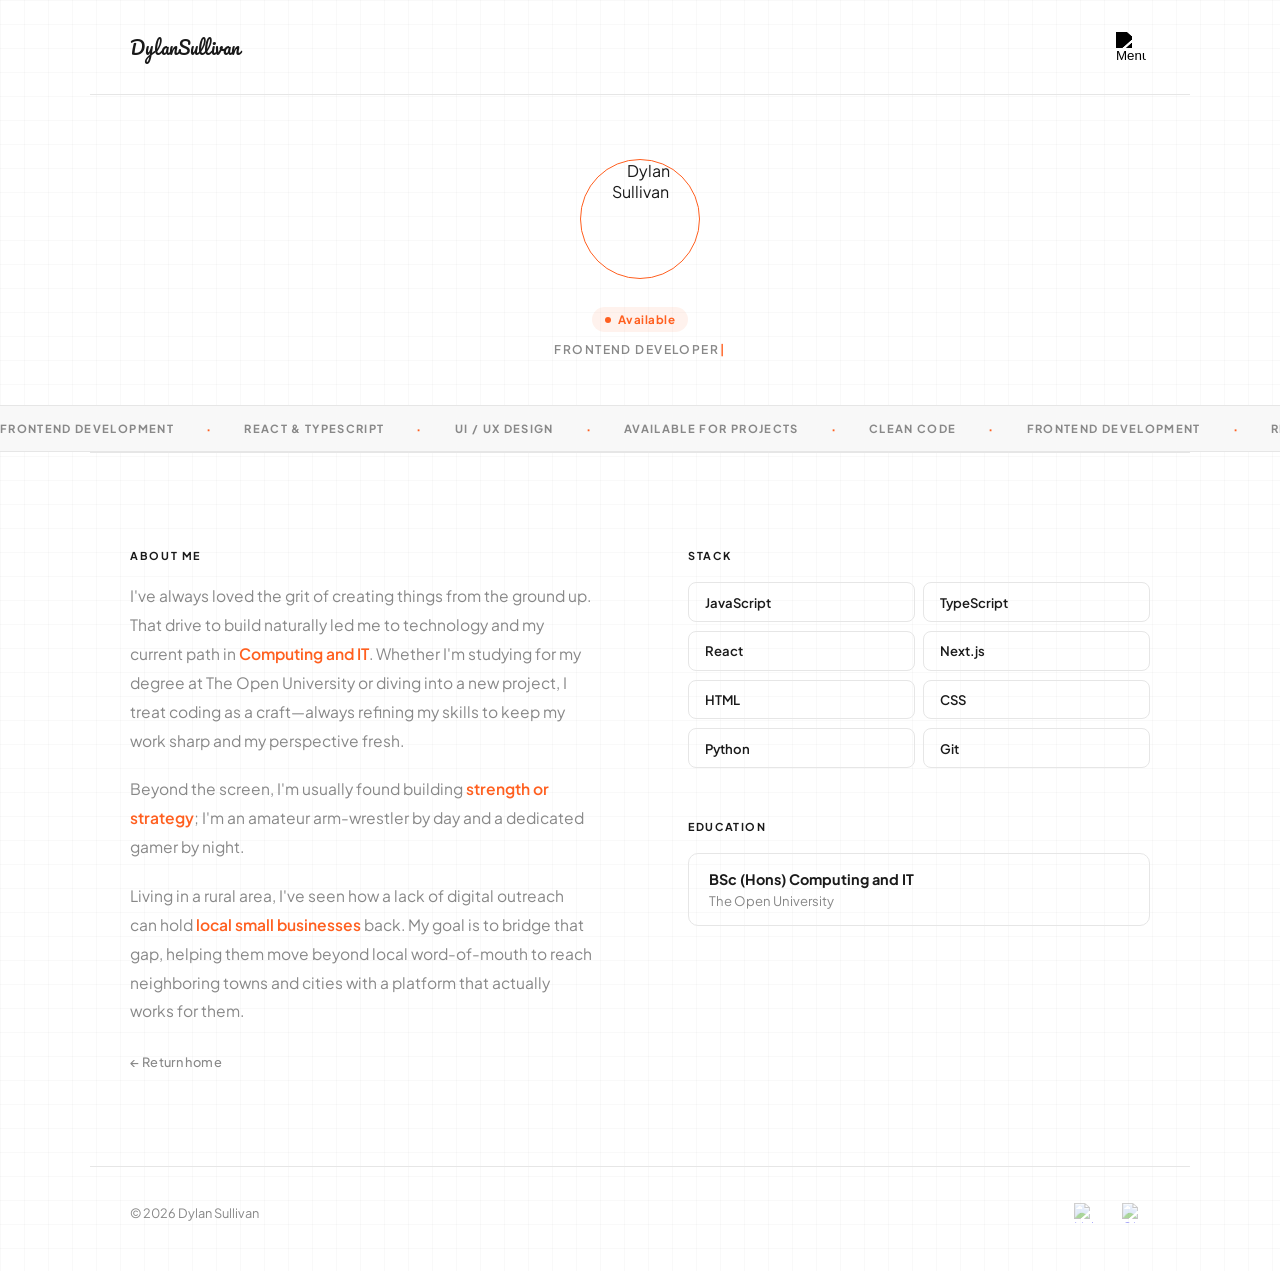
==== about.html @ 8a10d0a5 "Add files via upload" ====
<!DOCTYPE html>
<html lang="en">
<head>
    <meta charset="UTF-8">
    <meta name="viewport" content="width=device-width, initial-scale=1.0">
    <title>Dylan Sullivan | About</title>
    <link rel="icon" type="image/svg+xml" href="favicon (1).svg">
    <link rel="stylesheet" href="style.css">
    <link href="https://fonts.googleapis.com/css2?family=Plus+Jakarta+Sans:ital,wght@0,300;0,400;0,600;0,800;1,300&display=swap" rel="stylesheet">
    <link rel="preconnect" href="https://fonts.googleapis.com">
    <link rel="preconnect" href="https://fonts.gstatic.com" crossorigin>
    <link href="https://fonts.googleapis.com/css2?family=Dancing+Script&family=Pacifico&display=swap" rel="stylesheet">
</head>
<body>

    <!-- Navbar -->
    <nav class="navbar">
        <div class="nav-brand">
            <a href="index.html" class="nav-logo">DylanSullivan</a>
        </div>
        <div class="nav-menu">
            <button class="menu-btn" onclick="toggleMenu(this)" aria-label="Menu">
                <img src="menus.png" alt="Menu">
            </button>
            <div class="menu-dropdown">
                <a href="index.html#work"><img src="briefcase.png" alt="" class="menu-icon">Work</a>
                <a href="about.html"><img src="about.png" alt="" class="menu-icon">About</a>
                <div class="menu-divider"></div>
                <span class="menu-connect-label">Connect with me</span>
                <div class="menu-socials">
                    <a href="https://github.com/dylanh9971" target="_blank" rel="noopener noreferrer">
                        <img src="github.png" alt="GitHub">
                    </a>
                    <a href="#" target="_blank" rel="noopener noreferrer">
                        <img src="linkedin (1).png" alt="LinkedIn">
                    </a>
                </div>
            </div>
        </div>
    </nav>

    <!-- About Hero -->
    <section class="about-page-hero">
        <div class="about-page-photo">
            <img src="dylan.png" alt="Dylan Sullivan">
        </div>
        <div class="status-pill">
            <span class="dot"></span> Available
        </div>
        <span class="about-page-tag" id="typewriter"></span>
    </section>

    <!-- Divider -->
    <div class="marquee-wrapper">
        <div class="marquee-track">
            <span>Frontend Development</span><span class="sep">·</span>
            <span>React &amp; TypeScript</span><span class="sep">·</span>
            <span>UI / UX Design</span><span class="sep">·</span>
            <span>Available for Projects</span><span class="sep">·</span>
            <span>Clean Code</span><span class="sep">·</span>
            <span>Frontend Development</span><span class="sep">·</span>
            <span>React &amp; TypeScript</span><span class="sep">·</span>
            <span>UI / UX Design</span><span class="sep">·</span>
            <span>Available for Projects</span><span class="sep">·</span>
            <span>Clean Code</span><span class="sep">·</span>
        </div>
    </div>

    <!-- About Content -->
    <section class="section about-page-section">
        <div class="about-page-grid">

            <!-- Bio -->
            <div class="about-page-col">
                <span class="section-label">About me</span>
                <p class="about-text">I've always loved the grit of creating things from the ground up. That drive to build naturally led me to technology and my current path in <span class="highlight">Computing and IT</span>. Whether I'm studying for my degree at The Open University or diving into a new project, I treat coding as a craft—always refining my skills to keep my work sharp and my perspective fresh.</p>
                <p class="about-text">Beyond the screen, I'm usually found building <span class="highlight">strength or strategy</span>; I'm an amateur arm-wrestler by day and a dedicated gamer by night.</p>
                <p class="about-text">Living in a rural area, I've seen how a lack of digital outreach can hold <span class="highlight">local small businesses</span> back. My goal is to bridge that gap, helping them move beyond local word-of-mouth to reach neighboring towns and cities with a platform that actually works for them.</p>
                <a href="index.html" class="return-home">← Return home</a>
            </div>

            <!-- Stack -->
            <div class="about-page-col">
                <span class="section-label">Stack</span>
                <div class="stack-grid">
                    <div class="stack-item">JavaScript</div>
                    <div class="stack-item">TypeScript</div>
                    <div class="stack-item">React</div>
                    <div class="stack-item">Next.js</div>
                    <div class="stack-item">HTML</div>
                    <div class="stack-item">CSS</div>
                    <div class="stack-item">Python</div>
                    <div class="stack-item">Git</div>
                </div>

                <span class="section-label" style="margin-top:2rem;">Education</span>
                <div class="edu-card">
                    <p class="edu-title">BSc (Hons) Computing and IT</p>
                    <p class="edu-school">The Open University</p>
                </div>
            </div>

        </div>
    </section>


    <!-- Footer -->
    <footer class="footer">
        <span>© 2026 Dylan Sullivan</span>
        <div class="socials">
            <a href="#" class="social-icon" aria-label="LinkedIn">
                <img src="linkedin (1).png" alt="LinkedIn">
            </a>
            <a href="https://github.com/dylanh9971" target="_blank" rel="noopener noreferrer" class="social-icon" aria-label="GitHub">
                <img src="github.png" alt="GitHub">
            </a>
        </div>
    </footer>

    <script>
        function toggleMenu(btn) {
            const menu = btn.closest('.nav-menu');
            menu.classList.toggle('open');
        }

        document.addEventListener('click', (e) => {
            const menu = document.querySelector('.nav-menu');
            if (!menu.contains(e.target)) menu.classList.remove('open');
        });


        function typewriter(el, text, typeSpeed = 80, eraseSpeed = 40, pause = 2000) {
            let i = 0;
            function type() {
                if (i < text.length) {
                    el.textContent += text[i++];
                    setTimeout(type, typeSpeed);
                } else {
                    setTimeout(erase, pause);
                }
            }
            function erase() {
                if (el.textContent.length > 0) {
                    el.textContent = el.textContent.slice(0, -1);
                    setTimeout(erase, eraseSpeed);
                } else {
                    i = 0;
                    setTimeout(type, 500);
                }
            }
            type();
        }

        const tw = document.getElementById('typewriter');
        if (tw) typewriter(tw, 'Frontend Developer');
    </script>

</body>
</html>
---- style.css ----
/* ── Variables ── */
:root {
    --bg: #ffffff;
    --card-bg: #f8f8f8;
    --border: #e6e6e6;
    --text-main: #1a1a1a;
    --text-muted: #888888;
    --accent: #FF5F1F;
    --accent-soft: rgba(255, 95, 31, 0.08);
}

/* ── Reset ── */
*, *::before, *::after { margin: 0; padding: 0; box-sizing: border-box; }

html { scroll-behavior: smooth; }

body {
    background-color: var(--bg);
    color: var(--text-main);
    font-family: 'Plus Jakarta Sans', sans-serif;
    -webkit-font-smoothing: antialiased;
    background-image:
        linear-gradient(90deg, rgba(0,0,0,.025) 1px, transparent 1px),
        linear-gradient(rgba(0,0,0,.025) 1px, transparent 1px);
    background-size: 24px 24px;
}

/* ── Layout Constraint ── */
.navbar,
.hero,
.section,
.footer {
    max-width: 1100px;
    margin-left: auto;
    margin-right: auto;
    padding-left: 2.5rem;
    padding-right: 2.5rem;
}

/* ── Navbar ── */
.navbar {
    display: flex;
    justify-content: space-between;
    align-items: center;
    padding-top: 1.75rem;
    padding-bottom: 1.75rem;
    border-bottom: 1px solid var(--border);
}

.nav-brand {
    display: flex;
    align-items: center;
    gap: 0.75rem;
}

.nav-logo {
    font-family: "Pacifico", cursive;
    font-weight: 400;
    font-size: 1.1rem;
    letter-spacing: 0.01em;
    color: var(--text-main);
    position: relative;
    text-decoration: none;
}

.status-pill {
    background: var(--accent-soft);
    color: var(--accent);
    padding: 5px 13px;
    border-radius: 100px;
    font-size: 0.72rem;
    font-weight: 700;
    display: flex;
    align-items: center;
    gap: 7px;
    letter-spacing: 0.04em;
    margin-bottom: 1rem;
}

@keyframes pulse {
    0%, 100% { opacity: 1; box-shadow: 0 0 0 0 rgba(255, 95, 31, 0.5); }
    50%       { opacity: 0.5; box-shadow: 0 0 0 5px rgba(255, 95, 31, 0); }
}

.dot {
    width: 6px;
    height: 6px;
    min-width: 6px;
    background: var(--accent);
    border-radius: 50%;
    animation: pulse 2.5s ease-in-out infinite;
}

.nav-menu {
    position: relative;
}

.menu-btn {
    background: none;
    border: none;
    outline: none;
    cursor: pointer;
    padding: 4px;
    display: flex;
    align-items: center;
    justify-content: center;
    border-radius: 6px;
    transition: background 0.2s;
}

.menu-btn:focus { outline: none; }


.menu-btn img {
    width: 30px;
    height: 30px;
    opacity: 1;
    filter: brightness(0) contrast(100%);
    transition: filter 0.2s ease;
}

.menu-btn:hover img {
    filter: invert(47%) sepia(89%) saturate(800%) hue-rotate(345deg) brightness(105%) contrast(97%);
}

.menu-dropdown {
    position: absolute;
    top: calc(100% + 0.75rem);
    left: 0;
    background: #fff;
    border: 1px solid var(--border);
    border-radius: 12px;
    padding: 0.4rem;
    min-width: 160px;
    box-shadow: 0 8px 24px rgba(0,0,0,0.08);
    display: none;
    flex-direction: column;
    z-index: 100;
}

.nav-menu.open .menu-dropdown { display: flex; }

.menu-dropdown a {
    text-decoration: none;
    color: var(--text-muted);
    font-size: 0.875rem;
    font-weight: 500;
    padding: 0.6rem 0.9rem;
    border-radius: 8px;
    transition: background 0.15s, color 0.15s;
    display: flex;
    align-items: center;
    gap: 0.6rem;
}

.menu-icon {
    width: 15px;
    height: 15px;
    opacity: 0.5;
    transition: opacity 0.15s;
}

.menu-dropdown a:hover .menu-icon { opacity: 1; }

.menu-dropdown a:hover {
    background: var(--card-bg);
    color: var(--text-main);
}

.menu-divider {
    height: 1px;
    background: var(--border);
    margin: 0.4rem 0.5rem;
}

.menu-connect-label {
    font-size: 0.62rem;
    font-weight: 700;
    text-transform: uppercase;
    letter-spacing: 0.1em;
    color: var(--text-muted);
    padding: 0.25rem 0.9rem 0.1rem;
}

.menu-socials {
    display: flex;
    gap: 0.5rem;
    padding: 0.4rem 0.9rem 0.5rem;
}

.menu-socials a {
    display: flex;
    align-items: center;
    justify-content: center;
    width: 32px;
    height: 32px;
    border-radius: 8px;
    transition: background 0.15s;
    padding: 0;
}

.menu-socials a:hover { background: var(--card-bg); }

.menu-socials img {
    width: 18px;
    height: 18px;
    opacity: 0.5;
    transition: opacity 0.15s;
}

.menu-socials a:hover img { opacity: 1; }

/* ── Hero ── */
.hero {
    padding-top: 5.5rem;
    padding-bottom: 5rem;
    text-align: center;
    display: flex;
    flex-direction: column;
    align-items: center;
}

.pacifico-regular {
  font-family: "Pacifico", cursive;
  font-weight: 400;
  font-style: normal;
}

@keyframes fadeUp {
    from { opacity: 0; transform: translateY(18px); }
    to   { opacity: 1; transform: translateY(0); }
}

.hero-meta {
    display: flex;
    align-items: center;
    gap: 0.75rem;
    margin-bottom: 2.25rem;
    font-size: 0.75rem;
    font-weight: 600;
    text-transform: uppercase;
    letter-spacing: 0.12em;
    color: var(--text-muted);
    animation: fadeUp 0.6s ease 0.05s both;
}

.meta-sep { color: var(--accent); }

.hero-bio {
    font-size: clamp(1.6rem, 3.5vw, 2.4rem);
    line-height: 1.05;
    color: var(--text-main);
    font-weight: 800;
    letter-spacing: -0.04em;
    max-width: 520px;
    margin-bottom: 2.5rem;
    animation: fadeUp 0.7s ease 0.3s both;
}

.hero-cta {
    display: inline-block;
    background: var(--accent);
    color: #fff;
    text-decoration: none;
    font-size: 0.9rem;
    font-weight: 700;
    padding: 12px 28px;
    border-radius: 10px;
    letter-spacing: 0.02em;
    transition: transform 0.25s ease, box-shadow 0.25s ease;
    animation: fadeUp 0.7s ease 0.45s both;
    position: relative;
    overflow: hidden;
}

.hero-cta::before {
    content: '';
    position: absolute;
    top: 0;
    left: -100%;
    width: 60%;
    height: 100%;
    background: linear-gradient(90deg, transparent, rgba(255,255,255,0.28), transparent);
    transition: left 0.45s ease;
}

.hero-cta:hover {
    transform: translateY(-3px);
}

.hero-cta:hover::before {
    left: 160%;
}

/* ── Marquee ── */
.marquee-wrapper {
    overflow: hidden;
    border-top: 1px solid var(--border);
    border-bottom: 1px solid var(--border);
    background: var(--card-bg);
    padding: 0.9rem 0;
}

.marquee-track {
    display: flex;
    align-items: center;
    gap: 2rem;
    white-space: nowrap;
    width: max-content;
    animation: marquee 24s linear infinite;
    font-size: 0.7rem;
    font-weight: 700;
    text-transform: uppercase;
    letter-spacing: 0.12em;
    color: var(--text-muted);
}

.marquee-track .sep {
    color: var(--accent);
    font-size: 0.85rem;
}

@keyframes marquee {
    from { transform: translateX(0); }
    to   { transform: translateX(-50%); }
}

/* ── Section Shared ── */
.section {
    padding-top: 6rem;
    padding-bottom: 6rem;
}

.section-head {
    display: flex;
    align-items: baseline;
    gap: 0.65rem;
    margin-bottom: 2rem;
    padding-bottom: 1rem;
    border-bottom: 1px solid var(--border);
}

.section-label {
    font-size: 0.68rem;
    font-weight: 700;
    text-transform: uppercase;
    letter-spacing: 0.15em;
    color: var(--text-main);
}

.section-num {
    font-size: 0.68rem;
    color: var(--text-muted);
    font-weight: 300;
}

/* ── Work List ── */
.work-list {
    display: flex;
    flex-direction: column;
}

.work-item {
    display: grid;
    grid-template-columns: 2.5rem 1fr auto auto;
    align-items: baseline;
    gap: 2rem;
    padding: 1.75rem 0;
    border-bottom: 1px solid var(--border);
    text-decoration: none;
    color: var(--text-main);
    transition: padding-left 0.3s ease;
}

.work-item:hover { padding-left: 0.75rem; }

.work-item:hover .work-arrow {
    transform: translate(3px, -3px);
}

.work-num {
    font-size: 0.7rem;
    color: var(--text-muted);
    font-weight: 300;
}

.work-title {
    font-size: 1.15rem;
    font-weight: 700;
    letter-spacing: -0.02em;
    margin-bottom: 0.45rem;
}

.work-subtitle {
    font-size: 0.95rem;
    font-weight: 400;
    color: var(--text-muted);
    letter-spacing: 0;
}

.work-tags {
    display: flex;
    flex-wrap: wrap;
    gap: 0.4rem;
    overflow: hidden;
}

.work-tags span {
    font-size: 0.67rem;
    font-weight: 600;
    color: var(--text-muted);
    background: var(--bg);
    border: 1px solid var(--border);
    padding: 2px 9px;
    border-radius: 4px;
    opacity: 0;
    transform: translateX(-8px);
    transition: opacity 0.25s ease, transform 0.25s ease;
}

.work-tags span:nth-child(2) { transition-delay: 0.05s; }
.work-tags span:nth-child(3) { transition-delay: 0.1s; }

.work-item:hover .work-tags span {
    opacity: 1;
    transform: translateX(0);
    color: var(--accent);
    border-color: var(--accent);
    background: var(--accent-soft);
}

.work-year {
    font-size: 0.75rem;
    color: var(--text-muted);
    font-weight: 300;
}

.work-arrow {
    font-size: 1.1rem;
    color: var(--text-muted);
    transition: all 0.25s ease;
}

/* ── About ── */
.about-section { border-top: 1px solid var(--border); }

.about-grid {
    display: grid;
    grid-template-columns: 1fr 1fr;
    gap: 6rem;
}

.about-col {
    display: flex;
    flex-direction: column;
    gap: 1.25rem;
}

.about-text {
    font-size: 0.975rem;
    line-height: 1.85;
    color: var(--text-muted);
    font-weight: 400;
}

.highlight { color: var(--accent); font-weight: 600; }

.bio-extra { display: none; }
.about-bio.expanded span.bio-extra { display: inline; }
.about-bio.expanded p.bio-extra  { display: block; }
.about-bio.expanded .bio-ellipsis { display: none; }

.read-more-btn {
    background: none;
    border: none;
    color: var(--accent);
    font-family: 'Plus Jakarta Sans', sans-serif;
    font-size: 0.875rem;
    font-weight: 700;
    cursor: pointer;
    padding: 0;
    margin-top: 0.75rem;
    letter-spacing: 0.02em;
    transition: opacity 0.2s;
    display: block;
}

.read-more-btn:hover { opacity: 0.7; }

.stack-grid {
    display: grid;
    grid-template-columns: repeat(2, 1fr);
    gap: 0.55rem;
}

.stack-item {
    padding: 0.65rem 1rem;
    border: 1px solid var(--border);
    border-radius: 8px;
    font-size: 0.82rem;
    font-weight: 600;
    transition: all 0.2s ease;
    cursor: default;
}

.stack-item:hover {
    border-color: var(--accent);
    color: var(--accent);
    background: var(--accent-soft);
}

/* ── GitHub Activity ── */
.github-section { padding-top: 0; }

.github-card {
    background: var(--card-bg);
    border: 1px solid var(--border);
    border-radius: 16px;
    padding: 1.5rem;
}

.github-card-header {
    display: flex;
    justify-content: space-between;
    align-items: center;
    margin-bottom: 1.25rem;
}

.github-card-title {
    display: flex;
    align-items: center;
    gap: 0.6rem;
    color: var(--text-main);
    font-size: 0.88rem;
    font-weight: 700;
}

.gh-icon {
    width: 18px;
    height: 18px;
    opacity: 0.8;
}

.gh-profile-link {
    font-size: 0.75rem;
    color: var(--text-muted);
    text-decoration: none;
    transition: color 0.2s;
}

.gh-profile-link:hover { color: var(--accent); }

.github-stats {
    display: flex;
    gap: 2rem;
    margin-bottom: 1.25rem;
}

.gh-stat {
    display: flex;
    flex-direction: column;
    gap: 0.2rem;
}

.gh-stat-num {
    font-size: 1.25rem;
    font-weight: 800;
    color: var(--text-main);
    letter-spacing: -0.03em;
    line-height: 1;
}

.gh-stat-label {
    font-size: 0.58rem;
    font-weight: 700;
    text-transform: uppercase;
    letter-spacing: 0.1em;
    color: var(--accent);
}

.github-chart-wrap {
    width: 100%;
    border-radius: 8px;
    overflow: hidden;
    padding-top: 0.5rem;
}

#gh-calendar svg { display: block; width: 100%; }

/* ── Contact Strip ── */
.contact-strip {
    border-top: 1px solid var(--border);
    border-bottom: 1px solid var(--border);
    padding: 7rem 2.5rem;
    display: flex;
    justify-content: center;
    align-items: center;
}

.contact-inner {
    display: flex;
    align-items: center;
    justify-content: center;
    gap: 3.5rem;
    perspective: 800px;
    max-width: 700px;
    width: 100%;
}

@keyframes coinFlip {
    0%   { transform: rotateY(0deg); }
    100% { transform: rotateY(360deg); }
}

.contact-portrait {
    width: 160px;
    height: 160px;
    border-radius: 50%;
    overflow: hidden;
    flex-shrink: 0;
    border: 1.5px solid var(--accent);
    cursor: pointer;
}

.contact-portrait:hover {
    animation: coinFlip 0.75s ease-in-out;
}

.contact-portrait img {
    width: 100%;
    height: 100%;
    object-fit: cover;
    object-position: center top;
}

.contact-text {
    display: flex;
    flex-direction: column;
    gap: 1.25rem;
    align-items: flex-start;
    text-align: left;
}

.contact-eyebrow {
    display: flex;
    align-items: center;
    gap: 0.5rem;
    font-size: 0.68rem;
    font-weight: 700;
    text-transform: uppercase;
    letter-spacing: 0.15em;
    color: var(--text-muted);
}

.contact-heading {
    font-size: clamp(3rem, 8vw, 6.5rem);
    font-weight: 800;
    letter-spacing: -0.04em;
    line-height: 0.95;
    color: var(--text-main);
}

.contact-link {
    font-size: 1rem;
    font-weight: 600;
    color: var(--accent);
    text-decoration: none;
    transition: opacity 0.2s;
    text-align: center;
    display: inline-block;
    cursor: pointer;
    transform-origin: top center;
}

.contact-link:hover { opacity: 0.65; }

@keyframes slimeDown {
    0%   { transform: scaleY(1)   translateY(0px)  skewX(0deg);  filter: blur(0px);   opacity: 1;   color: var(--accent); }
    15%  { transform: scaleY(1.4) translateY(6px)  skewX(-3deg); filter: blur(1px);   opacity: 0.9; }
    35%  { transform: scaleY(2.8) translateY(26px) skewX(4deg);  filter: blur(3px);   opacity: 0.7; color: #4ade80; }
    55%  { transform: scaleY(3.2) translateY(32px) skewX(-2deg); filter: blur(4px);   opacity: 0.5; color: #4ade80; }
    70%  { transform: scaleY(2)   translateY(18px) skewX(2deg);  filter: blur(2px);   opacity: 0.7; }
    83%  { transform: scaleY(1.2) translateY(5px)  skewX(-1deg); filter: blur(0.5px); opacity: 0.9; color: var(--accent); }
    92%  { transform: scaleY(0.9) translateY(-3px) skewX(0deg);  filter: blur(0px);   opacity: 1;   }
    100% { transform: scaleY(1)   translateY(0px)  skewX(0deg);  filter: blur(0px);   opacity: 1;   color: var(--accent); }
}

.contact-link.sliming {
    animation: slimeDown 1.3s cubic-bezier(0.4, 0, 0.2, 1) forwards;
    pointer-events: none;
}

/* ── Footer ── */
.footer {
    padding-top: 1.75rem;
    padding-bottom: 2.5rem;
    display: flex;
    justify-content: space-between;
    align-items: center;
    color: var(--text-muted);
    font-size: 0.8rem;
    border-top: 1px solid var(--border);
}

.footer-sep {
    font-size: 0.75rem;
    color: var(--text-muted);
    font-weight: 400;
    text-transform: none;
    letter-spacing: 0;
}

.footer-email {
    color: var(--text-muted);
    text-decoration: none;
    font-size: 0.75rem;
    font-weight: 400;
    text-transform: none;
    letter-spacing: 0;
    transition: color 0.2s;
    display: flex;
    align-items: center;
    gap: 0.4rem;
}

.footer-email:hover { color: var(--accent); }

.copy-icon {
    width: 13px;
    height: 13px;
    opacity: 0.4;
    transition: opacity 0.2s;
}

.footer-email:hover .copy-icon {
    opacity: 1;
    filter: invert(47%) sepia(89%) saturate(800%) hue-rotate(345deg) brightness(105%) contrast(97%);
}

.socials { display: flex; gap: 0.75rem; }

.social-icon {
    display: flex;
    align-items: center;
    justify-content: center;
    width: 36px;
    height: 36px;
    border-radius: 8px;
    transition: background 0.2s ease, transform 0.2s ease;
}

.social-icon img {
    width: 20px;
    height: 20px;
    object-fit: contain;
    opacity: 0.5;
    transition: opacity 0.2s ease;
}

.social-icon:hover {
    transform: translateY(-2px);
}

.social-icon:hover img { opacity: 1; }

/* ── Modal ── */
.modal-overlay {
    position: fixed;
    inset: 0;
    background: rgba(0, 0, 0, 0.45);
    backdrop-filter: blur(6px);
    -webkit-backdrop-filter: blur(6px);
    z-index: 1000;
    display: flex;
    align-items: center;
    justify-content: center;
    opacity: 0;
    pointer-events: none;
    transition: opacity 0.3s ease;
    padding: 1.5rem;
}

.modal-overlay.open {
    opacity: 1;
    pointer-events: all;
}

.modal-box {
    background: #fff;
    border: 1px solid var(--border);
    border-radius: 20px;
    padding: 2.5rem;
    width: 100%;
    max-width: 460px;
    position: relative;
    transform: translateY(24px) scale(0.97);
    transition: transform 0.3s ease;
}

.modal-overlay.open .modal-box {
    transform: translateY(0) scale(1);
}

.modal-close {
    position: absolute;
    top: 1.25rem;
    right: 1.25rem;
    background: none;
    border: none;
    outline: none;
    font-size: 1rem;
    color: var(--text-muted);
    cursor: pointer;
    line-height: 1;
    transition: color 0.2s;
}

.modal-close:hover { color: var(--text-main); }

.modal-title {
    font-size: 1.5rem;
    font-weight: 800;
    letter-spacing: -0.03em;
    margin-bottom: 0.4rem;
    color: var(--text-main);
    text-align: center;
}

.modal-subtitle {
    font-size: 0.875rem;
    color: var(--text-muted);
    margin-bottom: 2rem;
    text-align: center;
}

.contact-form {
    display: flex;
    flex-direction: column;
    gap: 1.25rem;
}

.form-group {
    display: flex;
    flex-direction: column;
    gap: 0.4rem;
}

.form-group label {
    font-size: 0.68rem;
    font-weight: 700;
    text-transform: uppercase;
    letter-spacing: 0.12em;
    color: var(--text-main);
}

.form-group input,
.form-group textarea {
    background: var(--card-bg);
    border: 1px solid var(--border);
    border-radius: 10px;
    padding: 0.75rem 1rem;
    font-family: 'Plus Jakarta Sans', sans-serif;
    font-size: 0.9rem;
    color: var(--text-main);
    outline: none;
    transition: border-color 0.2s;
    resize: none;
    width: 100%;
}

.form-group input::placeholder,
.form-group textarea::placeholder { color: var(--text-muted); }

.form-group input:focus,
.form-group textarea:focus { border-color: var(--accent); }

.form-submit {
    background: var(--accent);
    color: #fff;
    border: none;
    border-radius: 10px;
    padding: 0.85rem;
    font-family: 'Plus Jakarta Sans', sans-serif;
    font-size: 0.9rem;
    font-weight: 700;
    cursor: pointer;
    transition: opacity 0.2s;
    margin-top: 0.25rem;
}

.form-submit:hover { opacity: 0.85; }

.form-success {
    text-align: center;
    padding: 2rem 0;
    font-size: 1rem;
    font-weight: 700;
    color: var(--accent);
}

.form-error {
    font-size: 0.8rem;
    color: #e53e3e;
    margin-bottom: 0.5rem;
}

.field-error {
    font-size: 0.72rem;
    color: #e53e3e;
    margin-top: 0.2rem;
}

/* ── About Page ── */
.about-page-hero {
    max-width: 1100px;
    margin: 0 auto;
    padding: 4rem 2.5rem 3rem;
    display: flex;
    flex-direction: column;
    align-items: center;
    gap: 1.25rem;
    text-align: center;
}

.about-page-hero .status-pill {
    margin-bottom: 0.1rem;
    margin-top: 0.5rem;
}

.about-page-hero .about-page-tag {
    margin-top: -0.75rem;
}

.about-page-photo {
    width: 120px;
    height: 120px;
    border-radius: 50%;
    overflow: hidden;
    border: 1.5px solid var(--accent);
}

.about-page-photo img {
    width: 100%;
    height: 100%;
    object-fit: cover;
    object-position: center top;
}

.about-page-name {
    font-family: amsterdam, sans-serif;
    font-size: clamp(2rem, 6vw, 3.5rem);
    letter-spacing: -0.02em;
    line-height: 1;
    color: var(--text-main);
}

.about-page-role {
    display: flex;
    align-items: center;
    gap: 0.75rem;
}

.about-page-tag {
    font-size: 0.75rem;
    font-weight: 600;
    text-transform: uppercase;
    letter-spacing: 0.12em;
    color: var(--text-muted);
}

.about-page-tag::after {
    content: '|';
    color: var(--accent);
    margin-left: 1px;
    animation: blink-cursor 0.75s step-end infinite;
}

@keyframes blink-cursor {
    0%, 100% { opacity: 1; }
    50%       { opacity: 0; }
}

.about-page-section { border-top: 1px solid var(--border); }

.about-page-grid {
    display: grid;
    grid-template-columns: 1fr 1fr;
    gap: 6rem;
}

.about-page-col {
    display: flex;
    flex-direction: column;
    gap: 1.25rem;
}

.return-home {
    display: inline-block;
    font-size: 0.8rem;
    font-weight: 500;
    color: var(--text-muted);
    text-decoration: none;
    letter-spacing: 0.03em;
    transition: color 0.2s ease;
    margin-top: 0.5rem;
}

.return-home:hover { color: var(--accent); }

.edu-card {
    border: 1px solid var(--border);
    border-radius: 10px;
    padding: 1rem 1.25rem;
}

.edu-title {
    font-size: 0.9rem;
    font-weight: 700;
    color: var(--text-main);
    margin-bottom: 0.25rem;
}

.edu-school {
    font-size: 0.82rem;
    color: var(--text-muted);
}

/* ── Responsive ── */
@media (max-width: 768px) {
    .about-grid { grid-template-columns: 1fr; gap: 3rem; }
    .work-item  { grid-template-columns: 2rem 1fr auto; gap: 1rem; }
    .work-year  { display: none; }
    .rotating-badge { display: none; }
}

@media (max-width: 600px) {
    .navbar, .hero, .section, .footer { padding-left: 1.25rem; padding-right: 1.25rem; }
    .hero  { padding-top: 3rem; }
    .status-pill { display: none; }
    .hero-bio { font-size: 1rem; }
    .contact-strip { padding: 4.5rem 1.25rem; }
}
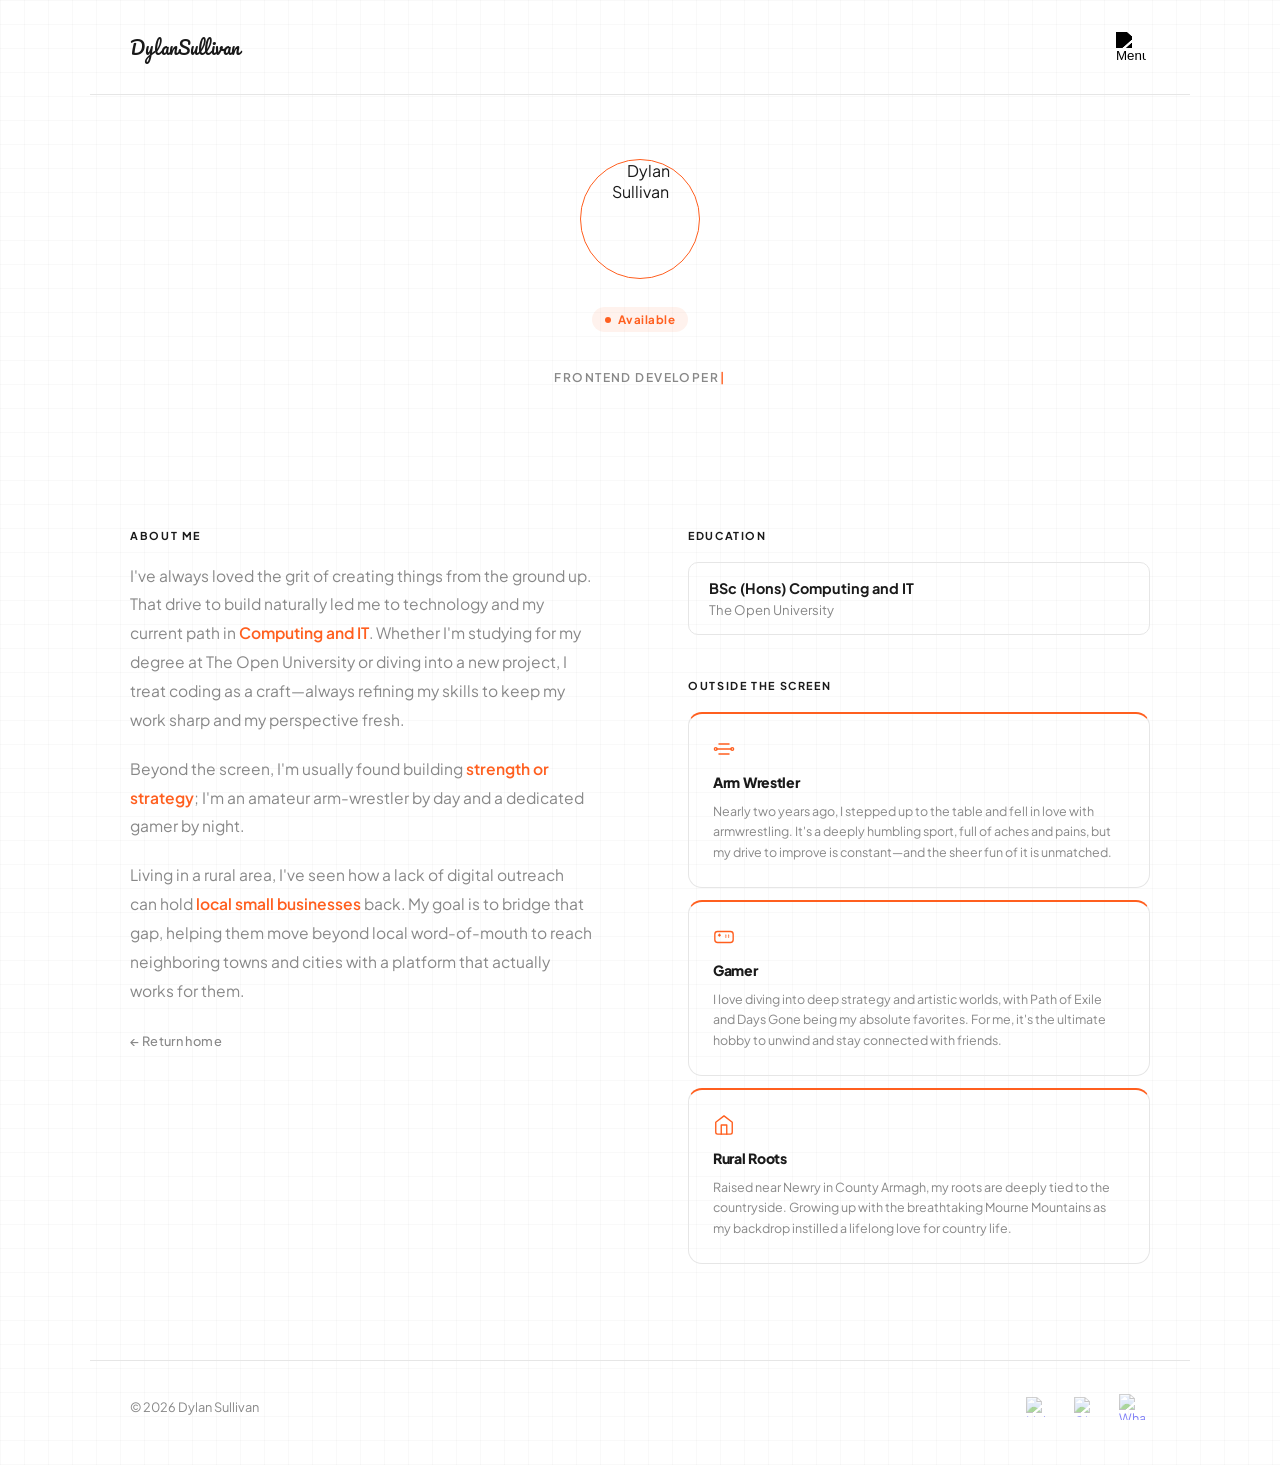
==== commit c8e285cb: "Add files via upload" ====
--- a/about.html
+++ b/about.html
@@ -34,6 +34,9 @@
                     <a href="#" target="_blank" rel="noopener noreferrer">
                         <img src="linkedin (1).png" alt="LinkedIn">
                     </a>
+                    <a href="#" onclick="openWA(event)" target="_blank" rel="noopener noreferrer">
+                        <img src="whatsapp.png" alt="WhatsApp">
+                    </a>
                 </div>
             </div>
         </div>
@@ -50,22 +53,6 @@
         <span class="about-page-tag" id="typewriter"></span>
     </section>
 
-    <!-- Divider -->
-    <div class="marquee-wrapper">
-        <div class="marquee-track">
-            <span>Frontend Development</span><span class="sep">·</span>
-            <span>React &amp; TypeScript</span><span class="sep">·</span>
-            <span>UI / UX Design</span><span class="sep">·</span>
-            <span>Available for Projects</span><span class="sep">·</span>
-            <span>Clean Code</span><span class="sep">·</span>
-            <span>Frontend Development</span><span class="sep">·</span>
-            <span>React &amp; TypeScript</span><span class="sep">·</span>
-            <span>UI / UX Design</span><span class="sep">·</span>
-            <span>Available for Projects</span><span class="sep">·</span>
-            <span>Clean Code</span><span class="sep">·</span>
-        </div>
-    </div>
-
     <!-- About Content -->
     <section class="section about-page-section">
         <div class="about-page-grid">
@@ -79,30 +66,37 @@
                 <a href="index.html" class="return-home">← Return home</a>
             </div>
 
-            <!-- Stack -->
+
+            <!-- Education & Outside the Screen -->
             <div class="about-page-col">
-                <span class="section-label">Stack</span>
-                <div class="stack-grid">
-                    <div class="stack-item">JavaScript</div>
-                    <div class="stack-item">TypeScript</div>
-                    <div class="stack-item">React</div>
-                    <div class="stack-item">Next.js</div>
-                    <div class="stack-item">HTML</div>
-                    <div class="stack-item">CSS</div>
-                    <div class="stack-item">Python</div>
-                    <div class="stack-item">Git</div>
-                </div>
-
-                <span class="section-label" style="margin-top:2rem;">Education</span>
+                <span class="section-label">Education</span>
                 <div class="edu-card">
                     <p class="edu-title">BSc (Hons) Computing and IT</p>
                     <p class="edu-school">The Open University</p>
+                </div>
+
+                <span class="section-label" style="margin-top:1.5rem;">Outside the screen</span>
+                <div class="facts-grid">
+                    <div class="fact-card">
+                        <svg class="fact-icon" viewBox="0 0 24 24" fill="none" stroke="currentColor" stroke-width="1.5" stroke-linecap="round" stroke-linejoin="round"><path d="M6.5 6.5h11M6.5 17.5h11M4 12h16"/><circle cx="3" cy="12" r="1.5"/><circle cx="21" cy="12" r="1.5"/></svg>
+                        <p class="fact-title">Arm Wrestler</p>
+                        <p class="fact-desc">Nearly two years ago, I stepped up to the table and fell in love with armwrestling. It's a deeply humbling sport, full of aches and pains, but my drive to improve is constant—and the sheer fun of it is unmatched.</p>
+                    </div>
+                    <div class="fact-card">
+                        <svg class="fact-icon" viewBox="0 0 24 24" fill="none" stroke="currentColor" stroke-width="1.5" stroke-linecap="round" stroke-linejoin="round"><rect x="2" y="6" width="20" height="12" rx="3"/><path d="M6 10h2M7 9v2M14 10h.01M17 10h.01M14 12h.01M17 12h.01"/></svg>
+                        <p class="fact-title">Gamer</p>
+                        <p class="fact-desc">I love diving into deep strategy and artistic worlds, with Path of Exile and Days Gone being my absolute favorites. For me, it's the ultimate hobby to unwind and stay connected with friends.</p>
+                    </div>
+                    <div class="fact-card">
+                        <svg class="fact-icon" viewBox="0 0 24 24" fill="none" stroke="currentColor" stroke-width="1.5" stroke-linecap="round" stroke-linejoin="round"><path d="M3 9l9-7 9 7v11a2 2 0 0 1-2 2H5a2 2 0 0 1-2-2z"/><polyline points="9 22 9 12 15 12 15 22"/></svg>
+                        <p class="fact-title">Rural Roots</p>
+                        <p class="fact-desc">Raised near Newry in County Armagh, my roots are deeply tied to the countryside. Growing up with the breathtaking Mourne Mountains as my backdrop instilled a lifelong love for country life.</p>
+                    </div>
                 </div>
             </div>
 
         </div>
     </section>
-
 
     <!-- Footer -->
     <footer class="footer">
@@ -114,10 +108,18 @@
             <a href="https://github.com/dylanh9971" target="_blank" rel="noopener noreferrer" class="social-icon" aria-label="GitHub">
                 <img src="github.png" alt="GitHub">
             </a>
+            <a href="#" onclick="openWA(event)" target="_blank" rel="noopener noreferrer" class="social-icon" aria-label="WhatsApp">
+                <img src="whatsapp.png" alt="WhatsApp">
+            </a>
         </div>
     </footer>
 
     <script>
+        function openWA(e) {
+            e.preventDefault();
+            window.open(atob('aHR0cHM6Ly93YS5tZS80NDc0ODA2Njk3NDY='), '_blank', 'noopener,noreferrer');
+        }
+
         function toggleMenu(btn) {
             const menu = btn.closest('.nav-menu');
             menu.classList.toggle('open');
--- a/style.css
+++ b/style.css
@@ -258,71 +258,104 @@
 }
 
 .hero-cta {
-    display: inline-block;
-    background: var(--accent);
-    color: #fff;
+    display: inline-flex;
+    align-items: center;
+    justify-content: center;
+    background: transparent;
+    color: var(--text-main);
     text-decoration: none;
     font-size: 0.9rem;
     font-weight: 700;
     padding: 12px 28px;
     border-radius: 10px;
+    border: 1.5px solid var(--text-main);
     letter-spacing: 0.02em;
-    transition: transform 0.25s ease, box-shadow 0.25s ease;
     animation: fadeUp 0.7s ease 0.45s both;
     position: relative;
     overflow: hidden;
+    cursor: pointer;
+    transition: color 0.35s ease, border-color 0.35s ease;
 }
 
 .hero-cta::before {
     content: '';
     position: absolute;
-    top: 0;
-    left: -100%;
-    width: 60%;
-    height: 100%;
-    background: linear-gradient(90deg, transparent, rgba(255,255,255,0.28), transparent);
-    transition: left 0.45s ease;
-}
-
-.hero-cta:hover {
-    transform: translateY(-3px);
-}
-
-.hero-cta:hover::before {
-    left: 160%;
-}
-
-/* ── Marquee ── */
-.marquee-wrapper {
-    overflow: hidden;
+    inset: 0;
+    background: var(--accent);
+    transform: translateX(-101%);
+    transition: transform 0.35s cubic-bezier(0.4, 0, 0.2, 1);
+    z-index: 0;
+}
+
+.hero-cta span {
+    position: relative;
+    z-index: 1;
+}
+
+.hero-cta:hover { color: #fff; border-color: var(--accent); }
+.hero-cta:hover::before { transform: translateX(0); }
+
+/* ── Stats Bar ── */
+.stats-bar {
     border-top: 1px solid var(--border);
     border-bottom: 1px solid var(--border);
     background: var(--card-bg);
-    padding: 0.9rem 0;
-}
-
-.marquee-track {
-    display: flex;
-    align-items: center;
-    gap: 2rem;
-    white-space: nowrap;
-    width: max-content;
-    animation: marquee 24s linear infinite;
-    font-size: 0.7rem;
+}
+
+.stats-inner {
+    max-width: 1100px;
+    margin: 0 auto;
+    padding: 0 2.5rem;
+    display: flex;
+    align-items: center;
+    justify-content: space-between;
+}
+
+.stat-item {
+    display: flex;
+    flex-direction: column;
+    align-items: center;
+    gap: 0.3rem;
+    padding: 1.6rem 0;
+    flex: 1;
+}
+
+.stat-item--available {
+    flex-direction: row;
+    justify-content: center;
+    gap: 0.55rem;
+}
+
+.stat-value {
+    font-size: 1.15rem;
+    font-weight: 800;
+    letter-spacing: -0.03em;
+    color: var(--text-main);
+    line-height: 1;
+}
+
+.stat-label {
+    font-size: 0.6rem;
     font-weight: 700;
     text-transform: uppercase;
-    letter-spacing: 0.12em;
-    color: var(--text-muted);
-}
-
-.marquee-track .sep {
-    color: var(--accent);
-    font-size: 0.85rem;
-}
-
-@keyframes marquee {
-    from { transform: translateX(0); }
-    to   { transform: translateX(-50%); }
+    letter-spacing: 0.13em;
+    color: var(--text-muted);
+}
+
+.stat-divider {
+    width: 1px;
+    height: 2.25rem;
+    background: var(--border);
+    flex-shrink: 0;
+}
+
+.stat-pulse {
+    width: 6px;
+    height: 6px;
+    min-width: 6px;
+    background: var(--accent);
+    border-radius: 50%;
+    animation: pulse 2.5s ease-in-out infinite;
 }
 
 /* ── Section Shared ── */
@@ -362,7 +395,7 @@
 
 .work-item {
     display: grid;
-    grid-template-columns: 2.5rem 1fr auto auto;
+    grid-template-columns: 2.5rem 1fr auto;
     align-items: baseline;
     gap: 2rem;
     padding: 1.75rem 0;
@@ -587,11 +620,35 @@
 
 #gh-calendar svg { display: block; width: 100%; }
 
+#gh-calendar .cal-cell {
+    cursor: pointer;
+    transition: opacity 0.1s;
+}
+
+#gh-calendar .cal-cell:hover { opacity: 0.6; }
+
+.cal-tooltip {
+    position: fixed;
+    background: var(--text-main);
+    color: #fff;
+    font-size: 0.72rem;
+    font-weight: 600;
+    padding: 5px 10px;
+    border-radius: 6px;
+    pointer-events: none;
+    opacity: 0;
+    transition: opacity 0.15s;
+    z-index: 500;
+    white-space: nowrap;
+    transform: translateX(-50%);
+    letter-spacing: 0.01em;
+}
+
+.cal-tooltip.visible { opacity: 1; }
+
 /* ── Contact Strip ── */
 .contact-strip {
-    border-top: 1px solid var(--border);
-    border-bottom: 1px solid var(--border);
-    padding: 7rem 2.5rem;
+    padding: 6rem 2.5rem;
     display: flex;
     justify-content: center;
     align-items: center;
@@ -599,17 +656,12 @@
 
 .contact-inner {
     display: flex;
-    align-items: center;
-    justify-content: center;
-    gap: 3.5rem;
-    perspective: 800px;
-    max-width: 700px;
+    flex-direction: column;
+    align-items: center;
+    text-align: center;
+    gap: 1.1rem;
+    max-width: 520px;
     width: 100%;
-}
-
-@keyframes coinFlip {
-    0%   { transform: rotateY(0deg); }
-    100% { transform: rotateY(360deg); }
 }
 
 .contact-portrait {
@@ -620,10 +672,15 @@
     flex-shrink: 0;
     border: 1.5px solid var(--accent);
     cursor: pointer;
+    position: relative;
+    transition: box-shadow 0.5s ease;
 }
 
 .contact-portrait:hover {
-    animation: coinFlip 0.75s ease-in-out;
+    box-shadow:
+        0 0 12px 4px  rgba(255, 95, 31, 0.12),
+        0 0 35px 18px rgba(255, 95, 31, 0.07),
+        0 0 65px 38px rgba(255, 95, 31, 0.03);
 }
 
 .contact-portrait img {
@@ -633,6 +690,32 @@
     object-position: center top;
 }
 
+.contact-portrait::after {
+    content: '';
+    position: absolute;
+    inset: 0;
+    background-image:
+        repeating-linear-gradient(90deg, transparent 0px, transparent 5px, rgba(255,95,31,0.15) 5px, rgba(255,95,31,0.15) 6px),
+        repeating-linear-gradient(0deg,  transparent 0px, transparent 5px, rgba(0,0,0,0.07)     5px, rgba(0,0,0,0.07)     6px);
+    opacity: 0;
+    pointer-events: none;
+}
+
+.contact-portrait:hover::after {
+    animation: pixel-artifact 0.7s ease forwards;
+}
+
+@keyframes pixel-artifact {
+    0%   { opacity: 0;    }
+    8%   { opacity: 0.85; }
+    18%  { opacity: 0.1;  }
+    30%  { opacity: 0.7;  }
+    44%  { opacity: 0.08; }
+    58%  { opacity: 0.4;  }
+    74%  { opacity: 0.05; }
+    100% { opacity: 0;    }
+}
+
 .contact-text {
     display: flex;
     flex-direction: column;
@@ -642,22 +725,59 @@
 }
 
 .contact-eyebrow {
-    display: flex;
-    align-items: center;
-    gap: 0.5rem;
     font-size: 0.68rem;
     font-weight: 700;
     text-transform: uppercase;
     letter-spacing: 0.15em;
-    color: var(--text-muted);
+    color: var(--accent);
 }
 
 .contact-heading {
-    font-size: clamp(3rem, 8vw, 6.5rem);
+    font-size: clamp(2.2rem, 4.5vw, 4rem);
     font-weight: 800;
     letter-spacing: -0.04em;
-    line-height: 0.95;
-    color: var(--text-main);
+    line-height: 1.05;
+    color: var(--text-main);
+}
+
+.email-copy-btn {
+    display: inline-flex;
+    align-items: center;
+    gap: 0.6rem;
+    background: none;
+    border: 1px solid var(--border);
+    border-radius: 10px;
+    padding: 0.75rem 1.25rem;
+    font-family: 'Plus Jakarta Sans', sans-serif;
+    font-size: 0.88rem;
+    font-weight: 600;
+    color: var(--text-main);
+    cursor: pointer;
+    transition: border-color 0.2s, color 0.2s, background 0.2s;
+}
+
+.email-copy-btn:hover {
+    border-color: var(--accent);
+    color: var(--accent);
+    background: var(--accent-soft);
+}
+
+.email-copy-icon {
+    width: 14px;
+    height: 14px;
+    opacity: 0.45;
+    transition: opacity 0.2s;
+}
+
+.email-copy-btn:hover .email-copy-icon {
+    opacity: 1;
+    filter: invert(47%) sepia(89%) saturate(800%) hue-rotate(345deg) brightness(105%) contrast(97%);
+}
+
+.contact-sub {
+    font-size: 0.9rem;
+    color: var(--text-muted);
+    line-height: 1.75;
 }
 
 .contact-link {
@@ -763,6 +883,317 @@
 
 .social-icon:hover img { opacity: 1; }
 
+[aria-label="WhatsApp"] img { width: 26px; height: 26px; }
+.project-social-icon[aria-label="WhatsApp"] img { width: 26px; height: 26px; }
+.menu-socials a:last-child img { width: 22px; height: 22px; }
+
+/* ── Project Overlay ── */
+.project-overlay {
+    position: fixed;
+    inset: 0;
+    background: rgba(0, 0, 0, 0.55);
+    backdrop-filter: blur(8px);
+    -webkit-backdrop-filter: blur(8px);
+    z-index: 998;
+    display: flex;
+    align-items: center;
+    justify-content: center;
+    padding: 2rem;
+    opacity: 0;
+    pointer-events: none;
+    transition: opacity 0.3s ease;
+}
+
+.project-overlay.open {
+    opacity: 1;
+    pointer-events: all;
+}
+
+.project-close {
+    position: fixed;
+    top: 1.5rem;
+    right: 1.5rem;
+    background: #fff;
+    border: 1px solid var(--border);
+    border-radius: 50%;
+    width: 36px;
+    height: 36px;
+    font-size: 0.9rem;
+    color: var(--text-muted);
+    cursor: pointer;
+    display: flex;
+    align-items: center;
+    justify-content: center;
+    transition: color 0.2s, border-color 0.2s;
+    z-index: 999;
+    outline: none;
+}
+
+.project-close:hover { color: var(--text-main); border-color: var(--text-main); }
+
+.project-panel {
+    background: #fff;
+    border: 1px solid var(--border);
+    border-radius: 20px;
+    display: grid;
+    grid-template-columns: 1.3fr 0.7fr;
+    width: 100%;
+    max-width: 1020px;
+    max-height: 88vh;
+    overflow: hidden;
+    transform: scale(0.96) translateY(12px);
+    transition: transform 0.3s ease;
+}
+
+.project-overlay.open .project-panel {
+    transform: scale(1) translateY(0);
+}
+
+/* Slideshow */
+.project-slides {
+    position: relative;
+    overflow: hidden;
+    background: var(--card-bg);
+    min-height: 420px;
+}
+
+.slide-track {
+    display: flex;
+    height: 100%;
+    transition: transform 0.35s ease;
+}
+
+.slide-img {
+    min-width: 100%;
+    height: 100%;
+    overflow: hidden;
+    background: var(--card-bg);
+    display: flex;
+    align-items: center;
+    justify-content: center;
+}
+
+.slide-img img {
+    width: 100%;
+    height: 100%;
+    object-fit: cover;
+    object-position: top;
+    display: block;
+}
+
+.slide-btn {
+    position: absolute;
+    top: 50%;
+    transform: translateY(-50%);
+    background: rgba(255,255,255,0.9);
+    border: 1px solid var(--border);
+    border-radius: 50%;
+    width: 34px;
+    height: 34px;
+    font-size: 1.3rem;
+    color: var(--text-main);
+    cursor: pointer;
+    display: flex;
+    align-items: center;
+    justify-content: center;
+    transition: background 0.2s;
+    outline: none;
+    line-height: 1;
+}
+
+.slide-btn:hover { background: #fff; }
+.slide-prev { left: 0.75rem; }
+.slide-next { right: 0.75rem; }
+
+.slide-counter {
+    position: absolute;
+    top: 0.75rem;
+    right: 0.75rem;
+    background: rgba(0,0,0,0.45);
+    color: #fff;
+    font-size: 0.7rem;
+    font-weight: 700;
+    padding: 3px 9px;
+    border-radius: 100px;
+    letter-spacing: 0.05em;
+}
+
+.slide-thumbs {
+    position: absolute;
+    bottom: 0.85rem;
+    left: 0.85rem;
+    display: flex;
+    gap: 0.5rem;
+    z-index: 10;
+}
+
+.slide-thumb {
+    width: 64px;
+    height: 46px;
+    object-fit: cover;
+    object-position: top;
+    border-radius: 6px;
+    cursor: pointer;
+    border: 2px solid rgba(255,255,255,0.4);
+    opacity: 0.55;
+    transition: opacity 0.2s, border-color 0.2s;
+}
+
+.slide-thumb:hover { opacity: 0.85; }
+.slide-thumb.active { border-color: #fff; opacity: 1; }
+
+/* Project info panel */
+.project-info {
+    padding: 2rem;
+    display: flex;
+    flex-direction: column;
+    gap: 1.5rem;
+    overflow-y: auto;
+}
+
+.project-info-top {
+    display: flex;
+    justify-content: space-between;
+    align-items: flex-start;
+    gap: 1rem;
+}
+
+.project-title {
+    font-size: 1.4rem;
+    font-weight: 800;
+    letter-spacing: -0.03em;
+    color: var(--text-main);
+    margin-bottom: 0.3rem;
+}
+
+.project-desc {
+    font-size: 0.85rem;
+    color: var(--text-muted);
+}
+
+.project-visit {
+    width: 40px;
+    height: 40px;
+    background: var(--text-main);
+    color: #fff;
+    border-radius: 50%;
+    display: flex;
+    align-items: center;
+    justify-content: center;
+    text-decoration: none;
+    font-size: 1.1rem;
+    line-height: 1;
+    flex-shrink: 0;
+    transition: background 0.2s;
+    padding-bottom: 1px;
+}
+
+.project-visit:hover { background: var(--accent); }
+
+.project-meta-list {
+    display: flex;
+    flex-direction: column;
+    gap: 1rem;
+}
+
+.project-meta-item {
+    display: flex;
+    align-items: center;
+    gap: 0.75rem;
+}
+
+.project-meta-icon {
+    width: 38px;
+    height: 38px;
+    background: var(--text-main);
+    border-radius: 10px;
+    display: flex;
+    align-items: center;
+    justify-content: center;
+    flex-shrink: 0;
+    color: #fff;
+}
+
+.project-meta-label {
+    font-size: 0.65rem;
+    text-transform: uppercase;
+    letter-spacing: 0.1em;
+    font-weight: 600;
+    color: var(--text-muted);
+    margin-bottom: 0.15rem;
+}
+
+.project-meta-value {
+    font-size: 0.9rem;
+    font-weight: 700;
+    color: var(--text-main);
+}
+
+.project-divider {
+    height: 1px;
+    background: var(--border);
+}
+
+.project-tags-heading {
+    font-size: 0.65rem;
+    text-transform: uppercase;
+    letter-spacing: 0.1em;
+    font-weight: 700;
+    color: var(--text-main);
+    margin-bottom: 0.6rem;
+}
+
+.project-tag-list {
+    display: flex;
+    flex-wrap: wrap;
+    gap: 0.5rem;
+}
+
+.project-tag {
+    font-size: 0.75rem;
+    font-weight: 600;
+    color: var(--accent);
+    background: var(--accent-soft);
+    border: 1px solid rgba(255, 95, 31, 0.2);
+    padding: 4px 12px;
+    border-radius: 100px;
+}
+
+.project-connect { display: flex; flex-direction: column; gap: 0.75rem; }
+
+.project-socials {
+    display: flex;
+    justify-content: flex-start;
+    gap: 0.6rem;
+}
+
+.project-social-icon {
+    width: 40px;
+    height: 40px;
+    border: 1px solid var(--border);
+    border-radius: 10px;
+    display: flex;
+    align-items: center;
+    justify-content: center;
+    transition: background 0.2s, transform 0.2s, border-color 0.2s;
+}
+
+.project-social-icon img {
+    width: 20px;
+    height: 20px;
+    object-fit: contain;
+    opacity: 0.5;
+    transition: opacity 0.2s;
+}
+
+.project-social-icon:hover {
+    border-color: var(--accent);
+    background: var(--accent-soft);
+    transform: translateY(-2px);
+}
+
+.project-social-icon:hover img { opacity: 1; }
+
 /* ── Modal ── */
 .modal-overlay {
     position: fixed;
@@ -778,6 +1209,7 @@
     pointer-events: none;
     transition: opacity 0.3s ease;
     padding: 1.5rem;
+    overflow-y: auto;
 }
 
 .modal-overlay.open {
@@ -928,7 +1360,7 @@
 }
 
 .about-page-hero .about-page-tag {
-    margin-top: -0.75rem;
+    margin-top: 1rem;
 }
 
 .about-page-photo {
@@ -966,6 +1398,7 @@
     text-transform: uppercase;
     letter-spacing: 0.12em;
     color: var(--text-muted);
+    margin-top: 1.5rem;
 }
 
 .about-page-tag::after {
@@ -980,7 +1413,7 @@
     50%       { opacity: 0; }
 }
 
-.about-page-section { border-top: 1px solid var(--border); }
+.about-page-section { }
 
 .about-page-grid {
     display: grid;
@@ -1025,18 +1458,308 @@
     color: var(--text-muted);
 }
 
+/* ── My Stack ── */
+.stack-dark-wrap {
+    padding: 2rem 2.5rem 5rem;
+}
+
+.stack-dark-inner {
+    max-width: 1100px;
+    margin: 0 auto;
+}
+
+
+.stack-dark-head {
+    text-align: center;
+    margin-bottom: 3.5rem;
+}
+
+.stack-dark-title {
+    font-size: clamp(2rem, 4vw, 3rem);
+    font-weight: 800;
+    letter-spacing: -0.04em;
+    color: var(--text-main);
+    margin-bottom: 1rem;
+}
+
+.stack-dark-sub {
+    font-size: 0.95rem;
+    color: var(--text-muted);
+    max-width: 500px;
+    margin: 0 auto;
+    line-height: 1.7;
+}
+
+.stack-accordions {
+    display: grid;
+    grid-template-columns: 1fr 1fr;
+    gap: 1rem;
+    align-items: start;
+}
+
+.stack-accordion {
+    background: var(--card-bg);
+    border: 1px solid var(--border);
+    border-radius: 16px;
+}
+
+.stack-acc-btn {
+    width: 100%;
+    background: none;
+    border: none;
+    outline: none;
+    cursor: pointer;
+    padding: 1.25rem 1.5rem;
+    display: flex;
+    align-items: center;
+    justify-content: space-between;
+    color: var(--text-main);
+    font-family: 'Plus Jakarta Sans', sans-serif;
+    transition: background 0.2s;
+}
+
+.stack-acc-btn:hover { background: none; }
+
+.stack-acc-left {
+    display: flex;
+    align-items: center;
+    gap: 0.85rem;
+}
+
+.stack-acc-num {
+    width: 30px;
+    height: 30px;
+    background: var(--text-main);
+    color: var(--bg);
+    border-radius: 50%;
+    display: flex;
+    align-items: center;
+    justify-content: center;
+    font-size: 0.78rem;
+    font-weight: 800;
+    flex-shrink: 0;
+}
+
+.stack-acc-label {
+    font-size: 0.95rem;
+    font-weight: 700;
+    letter-spacing: -0.01em;
+}
+
+.stack-acc-chevron {
+    color: var(--text-muted);
+    transition: transform 0.3s ease, color 0.2s;
+    flex-shrink: 0;
+}
+
+.stack-acc-btn[aria-expanded="true"] .stack-acc-chevron {
+    transform: rotate(180deg);
+    color: var(--accent);
+}
+
+.stack-acc-body {
+    max-height: 0;
+    overflow: hidden;
+    transition: max-height 0.35s ease;
+}
+
+.stack-acc-body.open { max-height: 200px; }
+
+.stack-tech-list {
+    padding: 0 1.5rem 1.5rem;
+    display: flex;
+    flex-wrap: wrap;
+    gap: 0.6rem;
+}
+
+.stack-tech {
+    display: flex;
+    align-items: center;
+    gap: 0.5rem;
+    padding: 5px 14px;
+    border-radius: 100px;
+    font-size: 0.78rem;
+    font-weight: 700;
+    background: var(--bg);
+    color: var(--text-muted);
+    border: 1px solid var(--border);
+    letter-spacing: 0.01em;
+}
+
+.stack-tech::before {
+    content: '';
+    width: 8px;
+    height: 8px;
+    border-radius: 50%;
+    background: var(--tech-color, #fff);
+    flex-shrink: 0;
+}
+
+/* ── Facts Strip ── */
+.facts-strip {
+    padding: 4rem 2.5rem;
+}
+
+.facts-inner {
+    max-width: 1100px;
+    margin: 0 auto;
+}
+
+.facts-grid {
+    display: grid;
+    grid-template-columns: 1fr;
+    gap: 0.75rem;
+}
+
+.fact-card {
+    display: flex;
+    flex-direction: column;
+    gap: 0.6rem;
+    padding: 1.5rem;
+    background: transparent;
+    border: 1px solid var(--border);
+    border-radius: 14px;
+    border-top: 2px solid var(--accent);
+}
+
+.fact-icon {
+    width: 22px;
+    height: 22px;
+    color: var(--accent);
+    margin-bottom: 0.25rem;
+    flex-shrink: 0;
+}
+
+.fact-title {
+    font-size: 0.88rem;
+    font-weight: 800;
+    color: var(--text-main);
+    letter-spacing: -0.02em;
+}
+
+.fact-desc {
+    font-size: 0.78rem;
+    color: var(--text-muted);
+    line-height: 1.65;
+}
+
 /* ── Responsive ── */
+
+/* Tablet */
+@media (max-width: 900px) {
+    .about-grid,
+    .about-page-grid      { grid-template-columns: 1fr; gap: 2.5rem; }
+
+    .contact-inner        { flex-direction: column; align-items: center; gap: 2.5rem; }
+    .contact-text         { align-items: center; text-align: center; }
+    .contact-sub          { text-align: center; }
+}
+
+/* Large mobile */
 @media (max-width: 768px) {
-    .about-grid { grid-template-columns: 1fr; gap: 3rem; }
-    .work-item  { grid-template-columns: 2rem 1fr auto; gap: 1rem; }
-    .work-year  { display: none; }
-    .rotating-badge { display: none; }
+    .stack-accordions     { grid-template-columns: 1fr; }
+
+    .work-item            { grid-template-columns: 2rem 1fr auto; gap: 1rem; }
+    .work-year            { display: none; }
+
+    .github-stats         { flex-wrap: wrap; gap: 1.25rem; }
+
+    .modal-box            { padding: 2rem 1.5rem; max-width: 100%; }
+
+    .about-page-grid      { grid-template-columns: 1fr; gap: 2.5rem; }
+}
+
+/* Mobile */
+@media (max-width: 768px) {
+    .project-panel        { grid-template-columns: 1fr; max-height: 92vh; overflow-y: auto; }
+    .project-slides       { min-height: 240px; }
+    .project-info         { overflow-y: visible; }
+    .slide-thumbs         { bottom: 0.6rem; left: 0.6rem; gap: 0.4rem; }
+    .slide-thumb          { width: 48px; height: 34px; }
 }
 
 @media (max-width: 600px) {
-    .navbar, .hero, .section, .footer { padding-left: 1.25rem; padding-right: 1.25rem; }
-    .hero  { padding-top: 3rem; }
-    .status-pill { display: none; }
-    .hero-bio { font-size: 1rem; }
-    .contact-strip { padding: 4.5rem 1.25rem; }
-}
+    .navbar,
+    .hero,
+    .section,
+    .footer,
+    .about-page-hero      { padding-left: 1.25rem; padding-right: 1.25rem; }
+
+    .contact-strip        { padding: 4rem 1.25rem; }
+
+    /* Navbar */
+    .nav-logo             { font-size: 0.95rem; }
+
+    /* Hero */
+    .hero                 { padding-top: 3rem; padding-bottom: 3rem; }
+    .hero-bio             { font-size: clamp(1.35rem, 6.5vw, 2rem); max-width: 100%; }
+
+    /* Sections */
+    .section              { padding-top: 3rem; padding-bottom: 3rem; }
+
+    /* Work */
+    .work-subtitle        { display: none; }
+    .work-title           { font-size: 1rem; }
+
+    /* Stack */
+    .stack-grid           { grid-template-columns: repeat(2, 1fr); }
+
+    /* Stats bar */
+    .stats-inner          { padding: 0 1.25rem; }
+    .stat-value           { font-size: 1rem; }
+
+    /* Facts */
+    .facts-strip          { padding: 3rem 1.25rem; }
+    .facts-grid           { grid-template-columns: repeat(2, 1fr); }
+
+    /* Stack */
+    .stack-dark-wrap      { padding: 3.5rem 1.25rem; }
+
+    /* GitHub */
+    .gh-stat-num          { font-size: 1.1rem; }
+    .github-stats         { gap: 1rem; }
+    .github-card          { padding: 1.25rem; }
+
+    /* Contact strip */
+    .contact-heading      { font-size: clamp(2rem, 9vw, 3rem); }
+    .contact-portrait     { width: 110px; height: 110px; }
+
+    /* Footer */
+    .footer               { flex-wrap: wrap; justify-content: center; gap: 0.75rem; text-align: center; }
+
+    /* Modal */
+    .modal-overlay        { padding: 1rem; align-items: flex-end; }
+    .modal-box            { padding: 1.5rem 1.25rem; border-radius: 16px 16px 0 0; }
+
+    /* About page */
+    .about-page-hero      { padding-top: 2.5rem; padding-bottom: 2rem; gap: 0.9rem; }
+    .about-page-photo     { width: 90px; height: 90px; }
+
+    /* Menu dropdown */
+    .menu-dropdown        { right: 0; left: auto; }
+
+    /* Section head */
+    .section-head         { margin-bottom: 1.25rem; }
+
+    /* Project overlay — slides up from bottom on mobile */
+    .project-overlay      { padding: 0; align-items: flex-end; }
+    .project-panel        { border-radius: 20px 20px 0 0; max-height: 92vh; border-bottom: none; }
+    .project-slides       { min-height: 200px; }
+    .project-info         { padding: 1.25rem; gap: 1rem; }
+    .project-title        { font-size: 1.15rem; }
+    .slide-thumbs         { bottom: 0.5rem; left: 0.5rem; gap: 0.3rem; }
+    .slide-thumb          { width: 40px; height: 28px; border-radius: 4px; }
+    .project-close        { top: 0.75rem; right: 0.75rem; width: 32px; height: 32px; font-size: 0.8rem; }
+    .project-socials      { gap: 0.4rem; }
+    .project-social-icon  { width: 34px; height: 34px; }
+
+    /* GitHub tooltip — hide on touch */
+    .cal-tooltip          { display: none; }
+
+    /* About page */
+    .about-page-grid      { gap: 2rem; }
+    .edu-card             { padding: 0.85rem 1rem; }
+
+    /* Return home */
+    .return-home          { font-size: 0.75rem; }
+}
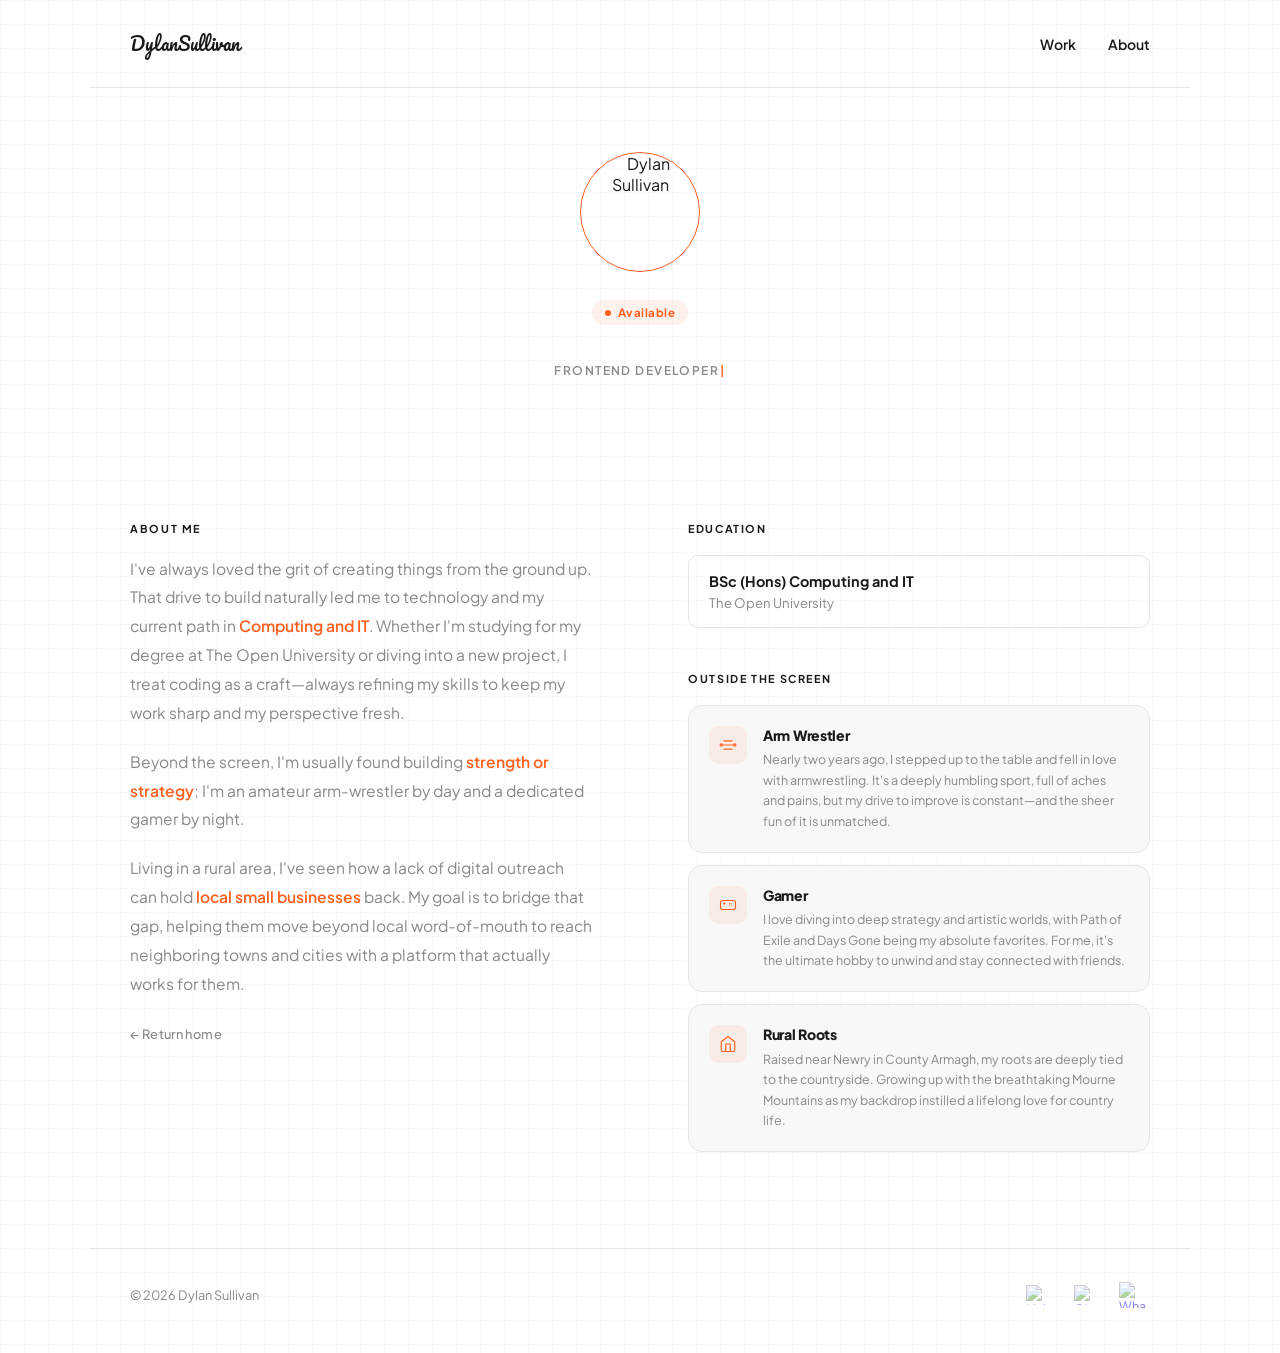
==== commit 8e4d6b22: "Add files via upload" ====
--- a/about.html
+++ b/about.html
@@ -19,8 +19,16 @@
             <a href="index.html" class="nav-logo">DylanSullivan</a>
         </div>
         <div class="nav-menu">
-            <button class="menu-btn" onclick="toggleMenu(this)" aria-label="Menu">
-                <img src="menus.png" alt="Menu">
+            <div class="nav-links">
+                <a href="index.html#work" class="nav-link">Work</a>
+                <a href="about.html" class="nav-link">About</a>
+            </div>
+            <button class="menu-btn" onclick="toggleMenu(this)" aria-label="Menu" aria-expanded="false">
+                <span class="menu-btn-bars" aria-hidden="true">
+                    <span></span>
+                    <span></span>
+                    <span></span>
+                </span>
             </button>
             <div class="menu-dropdown">
                 <a href="index.html#work"><img src="briefcase.png" alt="" class="menu-icon">Work</a>
@@ -78,19 +86,31 @@
                 <span class="section-label" style="margin-top:1.5rem;">Outside the screen</span>
                 <div class="facts-grid">
                     <div class="fact-card">
-                        <svg class="fact-icon" viewBox="0 0 24 24" fill="none" stroke="currentColor" stroke-width="1.5" stroke-linecap="round" stroke-linejoin="round"><path d="M6.5 6.5h11M6.5 17.5h11M4 12h16"/><circle cx="3" cy="12" r="1.5"/><circle cx="21" cy="12" r="1.5"/></svg>
-                        <p class="fact-title">Arm Wrestler</p>
-                        <p class="fact-desc">Nearly two years ago, I stepped up to the table and fell in love with armwrestling. It's a deeply humbling sport, full of aches and pains, but my drive to improve is constant—and the sheer fun of it is unmatched.</p>
+                        <div class="fact-icon-wrap">
+                            <svg class="fact-icon" viewBox="0 0 24 24" fill="none" stroke="currentColor" stroke-width="1.5" stroke-linecap="round" stroke-linejoin="round"><path d="M6.5 6.5h11M6.5 17.5h11M4 12h16"/><circle cx="3" cy="12" r="1.5"/><circle cx="21" cy="12" r="1.5"/></svg>
+                        </div>
+                        <div class="fact-body">
+                            <p class="fact-title">Arm Wrestler</p>
+                            <p class="fact-desc">Nearly two years ago, I stepped up to the table and fell in love with armwrestling. It's a deeply humbling sport, full of aches and pains, but my drive to improve is constant—and the sheer fun of it is unmatched.</p>
+                        </div>
                     </div>
                     <div class="fact-card">
-                        <svg class="fact-icon" viewBox="0 0 24 24" fill="none" stroke="currentColor" stroke-width="1.5" stroke-linecap="round" stroke-linejoin="round"><rect x="2" y="6" width="20" height="12" rx="3"/><path d="M6 10h2M7 9v2M14 10h.01M17 10h.01M14 12h.01M17 12h.01"/></svg>
-                        <p class="fact-title">Gamer</p>
-                        <p class="fact-desc">I love diving into deep strategy and artistic worlds, with Path of Exile and Days Gone being my absolute favorites. For me, it's the ultimate hobby to unwind and stay connected with friends.</p>
+                        <div class="fact-icon-wrap">
+                            <svg class="fact-icon" viewBox="0 0 24 24" fill="none" stroke="currentColor" stroke-width="1.5" stroke-linecap="round" stroke-linejoin="round"><rect x="2" y="6" width="20" height="12" rx="3"/><path d="M6 10h2M7 9v2M14 10h.01M17 10h.01M14 12h.01M17 12h.01"/></svg>
+                        </div>
+                        <div class="fact-body">
+                            <p class="fact-title">Gamer</p>
+                            <p class="fact-desc">I love diving into deep strategy and artistic worlds, with Path of Exile and Days Gone being my absolute favorites. For me, it's the ultimate hobby to unwind and stay connected with friends.</p>
+                        </div>
                     </div>
                     <div class="fact-card">
-                        <svg class="fact-icon" viewBox="0 0 24 24" fill="none" stroke="currentColor" stroke-width="1.5" stroke-linecap="round" stroke-linejoin="round"><path d="M3 9l9-7 9 7v11a2 2 0 0 1-2 2H5a2 2 0 0 1-2-2z"/><polyline points="9 22 9 12 15 12 15 22"/></svg>
-                        <p class="fact-title">Rural Roots</p>
-                        <p class="fact-desc">Raised near Newry in County Armagh, my roots are deeply tied to the countryside. Growing up with the breathtaking Mourne Mountains as my backdrop instilled a lifelong love for country life.</p>
+                        <div class="fact-icon-wrap">
+                            <svg class="fact-icon" viewBox="0 0 24 24" fill="none" stroke="currentColor" stroke-width="1.5" stroke-linecap="round" stroke-linejoin="round"><path d="M3 9l9-7 9 7v11a2 2 0 0 1-2 2H5a2 2 0 0 1-2-2z"/><polyline points="9 22 9 12 15 12 15 22"/></svg>
+                        </div>
+                        <div class="fact-body">
+                            <p class="fact-title">Rural Roots</p>
+                            <p class="fact-desc">Raised near Newry in County Armagh, my roots are deeply tied to the countryside. Growing up with the breathtaking Mourne Mountains as my backdrop instilled a lifelong love for country life.</p>
+                        </div>
                     </div>
                 </div>
             </div>
@@ -122,12 +142,16 @@
 
         function toggleMenu(btn) {
             const menu = btn.closest('.nav-menu');
-            menu.classList.toggle('open');
+            const isOpen = menu.classList.toggle('open');
+            btn.setAttribute('aria-expanded', isOpen);
         }
 
         document.addEventListener('click', (e) => {
             const menu = document.querySelector('.nav-menu');
-            if (!menu.contains(e.target)) menu.classList.remove('open');
+            if (!menu.contains(e.target)) {
+                menu.classList.remove('open');
+                menu.querySelector('.menu-btn').setAttribute('aria-expanded', 'false');
+            }
         });
 
 
--- a/style.css
+++ b/style.css
@@ -93,6 +93,26 @@
 
 .nav-menu {
     position: relative;
+    display: flex;
+    align-items: center;
+}
+
+.nav-links {
+    display: flex;
+    align-items: center;
+    gap: 2rem;
+}
+
+.nav-link {
+    font-size: 0.875rem;
+    font-weight: 600;
+    color: var(--text-main);
+    text-decoration: none;
+    transition: color 0.15s;
+}
+
+.nav-link:hover {
+    color: var(--accent);
 }
 
 .menu-btn {
@@ -100,8 +120,8 @@
     border: none;
     outline: none;
     cursor: pointer;
-    padding: 4px;
-    display: flex;
+    padding: 10px;
+    display: none;
     align-items: center;
     justify-content: center;
     border-radius: 6px;
@@ -110,18 +130,32 @@
 
 .menu-btn:focus { outline: none; }
 
-
-.menu-btn img {
-    width: 30px;
-    height: 30px;
-    opacity: 1;
-    filter: brightness(0) contrast(100%);
-    transition: filter 0.2s ease;
-}
-
-.menu-btn:hover img {
-    filter: invert(47%) sepia(89%) saturate(800%) hue-rotate(345deg) brightness(105%) contrast(97%);
-}
+.menu-btn-bars {
+    position: relative;
+    width: 20px;
+    height: 14px;
+    display: block;
+}
+
+.menu-btn-bars span {
+    position: absolute;
+    left: 0;
+    width: 100%;
+    height: 2px;
+    border-radius: 2px;
+    background: var(--text-main);
+    transition: transform 0.3s cubic-bezier(0.4, 0, 0.2, 1), opacity 0.2s ease, top 0.3s cubic-bezier(0.4, 0, 0.2, 1), background 0.2s ease;
+}
+
+.menu-btn-bars span:nth-child(1) { top: 0; }
+.menu-btn-bars span:nth-child(2) { top: 6px; }
+.menu-btn-bars span:nth-child(3) { top: 12px; }
+
+.menu-btn:hover .menu-btn-bars span { background: var(--accent); }
+
+.nav-menu.open .menu-btn-bars span:nth-child(1) { top: 6px; transform: rotate(45deg); }
+.nav-menu.open .menu-btn-bars span:nth-child(2) { opacity: 0; }
+.nav-menu.open .menu-btn-bars span:nth-child(3) { top: 6px; transform: rotate(-45deg); }
 
 .menu-dropdown {
     position: absolute;
@@ -1606,28 +1640,49 @@
 }
 
 .facts-grid {
-    display: grid;
-    grid-template-columns: 1fr;
+    display: flex;
+    flex-direction: column;
     gap: 0.75rem;
 }
 
 .fact-card {
     display: flex;
-    flex-direction: column;
-    gap: 0.6rem;
-    padding: 1.5rem;
-    background: transparent;
+    align-items: flex-start;
+    gap: 1rem;
+    padding: 1.25rem;
+    background: var(--card-bg);
     border: 1px solid var(--border);
     border-radius: 14px;
-    border-top: 2px solid var(--accent);
+    transition: border-color 0.2s ease, transform 0.2s ease, box-shadow 0.2s ease;
+}
+
+.fact-card:hover {
+    border-color: var(--accent);
+    transform: translateY(-2px);
+    box-shadow: 0 10px 28px rgba(0, 0, 0, 0.06);
+}
+
+.fact-icon-wrap {
+    display: flex;
+    align-items: center;
+    justify-content: center;
+    width: 38px;
+    height: 38px;
+    flex-shrink: 0;
+    border-radius: 10px;
+    background: var(--accent-soft);
 }
 
 .fact-icon {
-    width: 22px;
-    height: 22px;
+    width: 18px;
+    height: 18px;
     color: var(--accent);
-    margin-bottom: 0.25rem;
-    flex-shrink: 0;
+}
+
+.fact-body {
+    display: flex;
+    flex-direction: column;
+    gap: 0.35rem;
 }
 
 .fact-title {
@@ -1657,6 +1712,47 @@
 
 /* Large mobile */
 @media (max-width: 768px) {
+    .nav-links            { display: none; }
+    .menu-btn             { display: flex; }
+
+    .menu-dropdown {
+        display: flex;
+        position: fixed;
+        top: 6rem;
+        left: 1.25rem;
+        right: 1.25rem;
+        min-width: 0;
+        background: rgba(255, 255, 255, 0.85);
+        backdrop-filter: blur(16px);
+        -webkit-backdrop-filter: blur(16px);
+        border: 1px solid var(--border);
+        border-radius: 16px;
+        padding: 0.6rem;
+        box-shadow: 0 16px 40px rgba(0, 0, 0, 0.12);
+        opacity: 0;
+        visibility: hidden;
+        pointer-events: none;
+        transform: translateY(-10px) scale(0.98);
+        transform-origin: top right;
+        transition: opacity 0.25s ease, transform 0.3s cubic-bezier(0.4, 0, 0.2, 1), visibility 0.25s;
+        z-index: 999;
+    }
+
+    .nav-menu.open .menu-dropdown {
+        opacity: 1;
+        visibility: visible;
+        pointer-events: auto;
+        transform: translateY(0) scale(1);
+    }
+
+    .menu-dropdown a       { font-size: 1rem; padding: 0.85rem 1rem; }
+    .menu-icon             { width: 18px; height: 18px; }
+    .menu-divider          { margin: 0.5rem 0.5rem; }
+    .menu-connect-label    { padding: 0.4rem 1rem 0.2rem; }
+    .menu-socials          { padding: 0.5rem 1rem 0.6rem; gap: 0.6rem; }
+    .menu-socials a        { width: 40px; height: 40px; }
+    .menu-socials img      { width: 20px; height: 20px; }
+
     .stack-accordions     { grid-template-columns: 1fr; }
 
     .work-item            { grid-template-columns: 2rem 1fr auto; gap: 1rem; }
@@ -1710,7 +1806,6 @@
 
     /* Facts */
     .facts-strip          { padding: 3rem 1.25rem; }
-    .facts-grid           { grid-template-columns: repeat(2, 1fr); }
 
     /* Stack */
     .stack-dark-wrap      { padding: 3.5rem 1.25rem; }
@@ -1734,9 +1829,6 @@
     /* About page */
     .about-page-hero      { padding-top: 2.5rem; padding-bottom: 2rem; gap: 0.9rem; }
     .about-page-photo     { width: 90px; height: 90px; }
-
-    /* Menu dropdown */
-    .menu-dropdown        { right: 0; left: auto; }
 
     /* Section head */
     .section-head         { margin-bottom: 1.25rem; }
